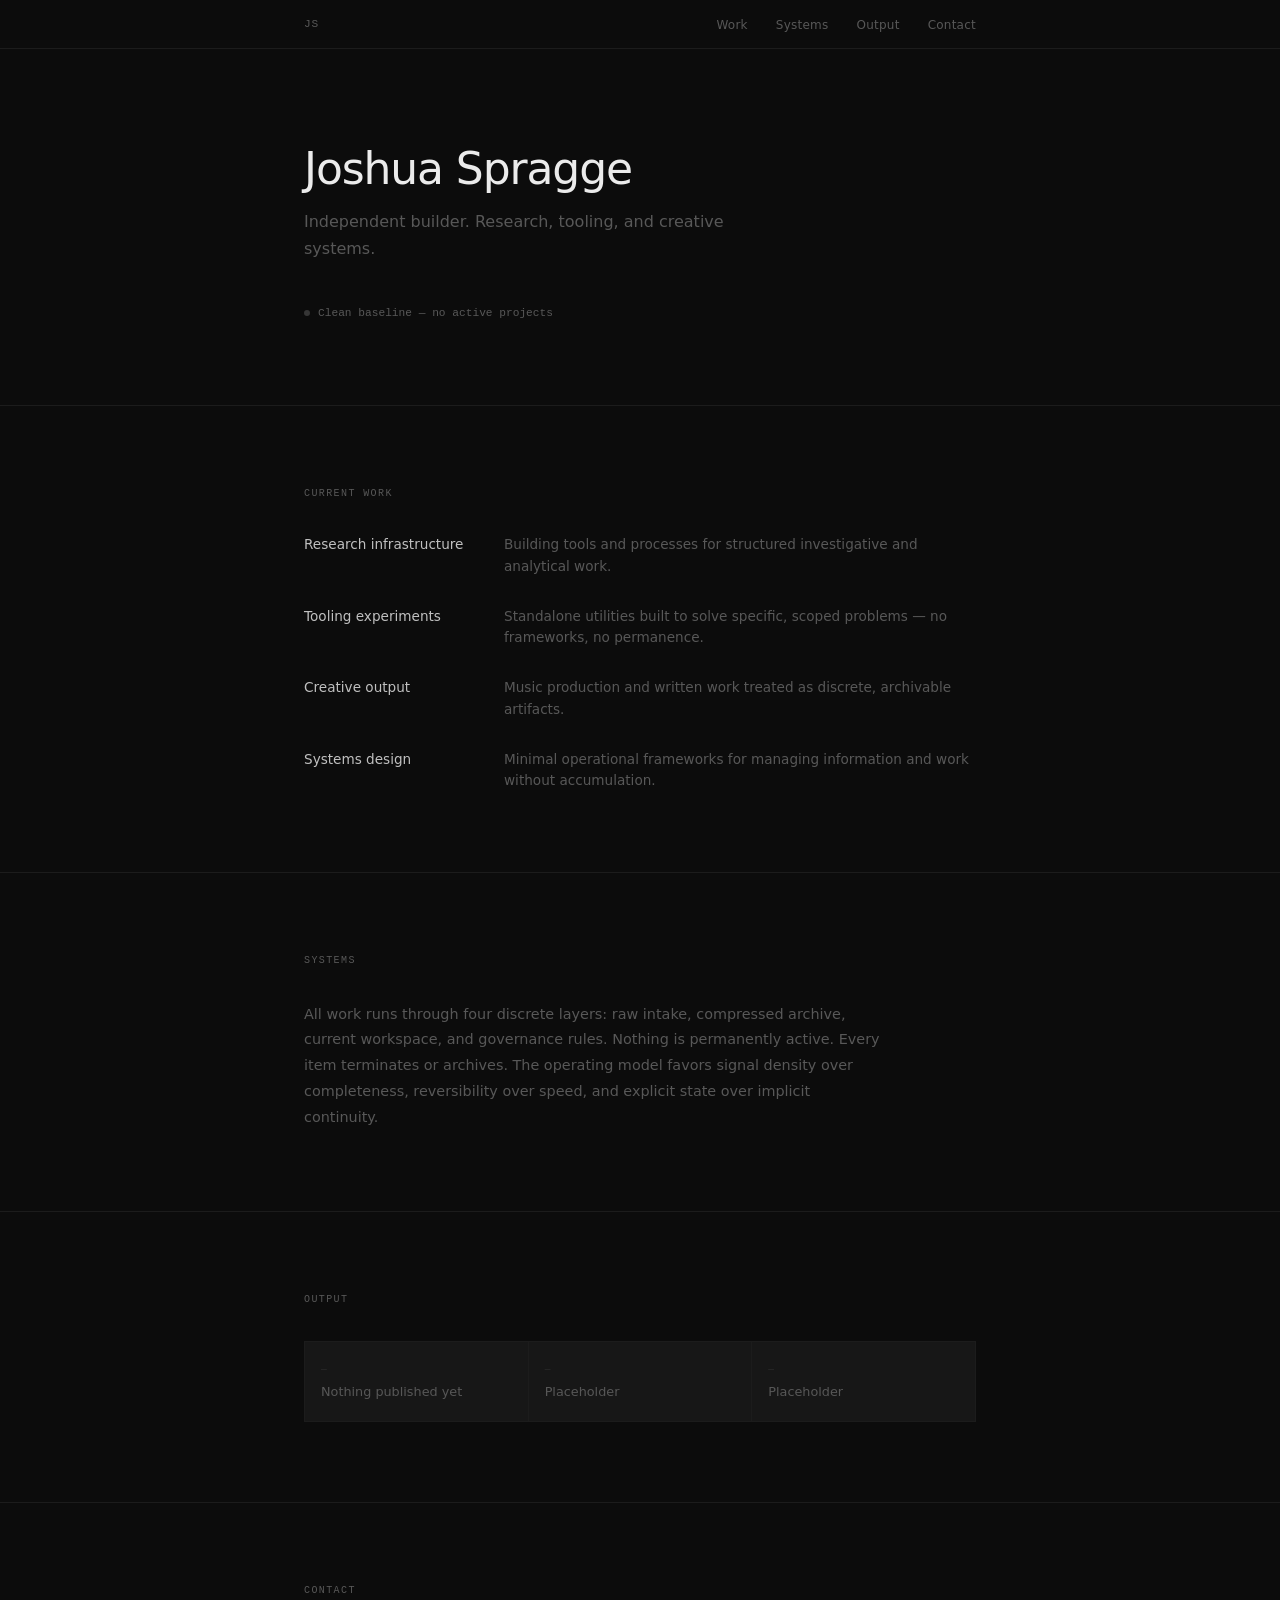
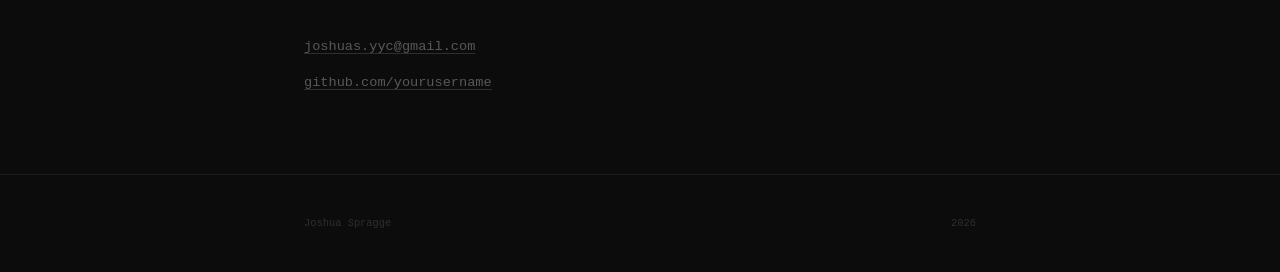
==== index.html @ 0d9b41a8 "initial site" ====
<!DOCTYPE html>
<html lang="en">
<head>
  <meta charset="UTF-8">
  <meta name="viewport" content="width=device-width, initial-scale=1.0">
  <meta name="description" content="Joshua Spragge — research, tooling, and creative systems.">
  <title>Joshua Spragge</title>
  <link rel="stylesheet" href="style.css">
</head>
<body>

  <!-- ── Navigation ─────────────────────────────────────────── -->
  <header class="site-header">
    <nav class="nav" aria-label="Site navigation">
      <span class="nav-mark">JS</span>
      <ul class="nav-links">
        <li><a href="#work">Work</a></li>
        <li><a href="#systems">Systems</a></li>
        <li><a href="#output">Output</a></li>
        <li><a href="#contact">Contact</a></li>
      </ul>
    </nav>
  </header>

  <main>

    <!-- ── Hero ───────────────────────────────────────────────── -->
    <section id="hero" class="hero">
      <div class="container">
        <h1>Joshua Spragge</h1>
        <p class="tagline">Independent builder. Research, tooling, and creative systems.</p>
        <p class="status">
          <span class="status-dot" aria-hidden="true"></span>
          Clean baseline — no active projects
        </p>
      </div>
    </section>

    <!-- ── Current Work ────────────────────────────────────────── -->
    <section id="work" class="section">
      <div class="container">
        <h2 class="section-label">Current Work</h2>
        <ul class="work-list">
          <li>
            <span class="work-title">Research infrastructure</span>
            <span class="work-desc">Building tools and processes for structured investigative and analytical work.</span>
          </li>
          <li>
            <span class="work-title">Tooling experiments</span>
            <span class="work-desc">Standalone utilities built to solve specific, scoped problems — no frameworks, no permanence.</span>
          </li>
          <li>
            <span class="work-title">Creative output</span>
            <span class="work-desc">Music production and written work treated as discrete, archivable artifacts.</span>
          </li>
          <li>
            <span class="work-title">Systems design</span>
            <span class="work-desc">Minimal operational frameworks for managing information and work without accumulation.</span>
          </li>
        </ul>
      </div>
    </section>

    <!-- ── Systems ─────────────────────────────────────────────── -->
    <section id="systems" class="section">
      <div class="container">
        <h2 class="section-label">Systems</h2>
        <p class="body-text">
          All work runs through four discrete layers: raw intake, compressed archive, current workspace, and governance rules. Nothing is permanently active. Every item terminates or archives. The operating model favors signal density over completeness, reversibility over speed, and explicit state over implicit continuity.
        </p>
      </div>
    </section>

    <!-- ── Output ──────────────────────────────────────────────── -->
    <section id="output" class="section">
      <div class="container">
        <h2 class="section-label">Output</h2>
        <div class="output-grid" role="list">

          <!-- Replace each card with real output when available -->
          <article class="output-card output-card--empty" role="listitem">
            <span class="card-type">—</span>
            <span class="card-title">Nothing published yet</span>
          </article>
          <article class="output-card output-card--empty" role="listitem">
            <span class="card-type">—</span>
            <span class="card-title">Placeholder</span>
          </article>
          <article class="output-card output-card--empty" role="listitem">
            <span class="card-type">—</span>
            <span class="card-title">Placeholder</span>
          </article>

        </div>
      </div>
    </section>

    <!-- ── Contact ─────────────────────────────────────────────── -->
    <section id="contact" class="section">
      <div class="container">
        <h2 class="section-label">Contact</h2>
        <ul class="contact-list">
          <li><a href="mailto:joshuas.yyc@gmail.com">joshuas.yyc@gmail.com</a></li>
          <li><a href="https://github.com/yourusername" target="_blank" rel="noopener noreferrer">github.com/yourusername</a></li>
        </ul>
      </div>
    </section>

  </main>

  <!-- ── Footer ──────────────────────────────────────────────── -->
  <footer class="site-footer">
    <div class="container">
      <span>Joshua Spragge</span>
      <span>2026</span>
    </div>
  </footer>

</body>
</html>
---- style.css ----
/* ── Custom Properties ────────────────────────────────────────
   Single source of truth for all visual decisions.
   ──────────────────────────────────────────────────────────── */
:root {
  --bg:           #0c0c0c;
  --surface:      #131313;
  --border:       #1c1c1c;
  --text:         #dedede;
  --text-muted:   #585858;
  --text-dim:     #2e2e2e;
  --text-bright:  #ebebeb;

  --font-sans: system-ui, -apple-system, BlinkMacSystemFont, 'Segoe UI', sans-serif;
  --font-mono: 'SF Mono', ui-monospace, 'Cascadia Code', 'Fira Code', monospace;

  --max-width:    720px;
  --pad-x:        1.5rem;
  --section-y:    5rem;
}

/* ── Reset ────────────────────────────────────────────────────
   Minimal — only what's needed to normalize cross-browser.
   ──────────────────────────────────────────────────────────── */
*, *::before, *::after {
  box-sizing: border-box;
  margin: 0;
  padding: 0;
}

html {
  font-size: 16px;
  scroll-behavior: smooth;
}

body {
  background-color: var(--bg);
  color: var(--text);
  font-family: var(--font-sans);
  line-height: 1.65;
  -webkit-font-smoothing: antialiased;
  -moz-osx-font-smoothing: grayscale;
}

img, video {
  max-width: 100%;
  display: block;
}

/* ── Links ────────────────────────────────────────────────────*/
a {
  color: var(--text);
  text-decoration: underline;
  text-decoration-color: var(--text-dim);
  text-underline-offset: 3px;
  transition: color 0.12s, text-decoration-color 0.12s;
}

a:hover {
  color: var(--text-bright);
  text-decoration-color: var(--text-muted);
}

/* ── Layout container ─────────────────────────────────────────*/
.container {
  max-width: var(--max-width);
  margin-inline: auto;
  padding-inline: var(--pad-x);
}

/* ── Section label (replaces h2 semantically as a marker) ─────
   Monospaced, uppercase, small — acts as a section type tag.
   ──────────────────────────────────────────────────────────── */
.section-label {
  font-family: var(--font-mono);
  font-size: 0.625rem;
  font-weight: 400;
  letter-spacing: 0.14em;
  text-transform: uppercase;
  color: var(--text-muted);
  margin-bottom: 2rem;
}

/* ── Navigation ───────────────────────────────────────────────*/
.site-header {
  position: sticky;
  top: 0;
  z-index: 100;
  background-color: var(--bg);
  border-bottom: 1px solid var(--border);
}

.nav {
  max-width: var(--max-width);
  margin-inline: auto;
  padding-inline: var(--pad-x);
  height: 3rem;
  display: flex;
  align-items: center;
  justify-content: space-between;
}

.nav-mark {
  font-family: var(--font-mono);
  font-size: 0.7rem;
  color: var(--text-muted);
  letter-spacing: 0.08em;
  user-select: none;
}

.nav-links {
  list-style: none;
  display: flex;
  gap: 1.75rem;
}

.nav-links a {
  font-size: 0.75rem;
  color: var(--text-muted);
  text-decoration: none;
  letter-spacing: 0.02em;
}

.nav-links a:hover {
  color: var(--text);
}

/* ── Hero ─────────────────────────────────────────────────────*/
.hero {
  padding-block: 6rem 5rem;
  border-bottom: 1px solid var(--border);
}

.hero h1 {
  font-size: clamp(2rem, 5vw, 2.75rem);
  font-weight: 500;
  letter-spacing: -0.025em;
  line-height: 1.1;
  color: var(--text-bright);
  margin-bottom: 1rem;
}

.tagline {
  font-size: 1rem;
  color: var(--text-muted);
  max-width: 460px;
  margin-bottom: 2.25rem;
}

/* Status badge: dot + label ── indicates operational state */
.status {
  display: inline-flex;
  align-items: center;
  gap: 0.5rem;
  font-family: var(--font-mono);
  font-size: 0.7rem;
  color: var(--text-muted);
}

.status-dot {
  width: 6px;
  height: 6px;
  border-radius: 50%;
  background-color: #363636;
  flex-shrink: 0;
}

/* ── Sections (shared) ────────────────────────────────────────*/
.section {
  padding-block: var(--section-y);
  border-bottom: 1px solid var(--border);
}

/* ── Work list ────────────────────────────────────────────────
   On wider screens: title column left, description right.
   Collapses to stacked on narrow.
   ──────────────────────────────────────────────────────────── */
.work-list {
  list-style: none;
  display: flex;
  flex-direction: column;
  gap: 1.75rem;
}

.work-list li {
  display: flex;
  flex-direction: column;
  gap: 0.2rem;
}

@media (min-width: 520px) {
  .work-list li {
    flex-direction: row;
    gap: 0 2rem;
    align-items: baseline;
  }

  .work-title {
    flex-shrink: 0;
    width: 10.5rem;
  }
}

.work-title {
  font-size: 0.85rem;
  font-weight: 500;
  color: #c0c0c0;
  line-height: 1.5;
}

.work-desc {
  font-size: 0.85rem;
  color: var(--text-muted);
  line-height: 1.6;
}

/* ── Systems body text ────────────────────────────────────────*/
.body-text {
  font-size: 0.9rem;
  color: var(--text-muted);
  max-width: 580px;
  line-height: 1.8;
}

/* ── Output grid ──────────────────────────────────────────────
   1px gap on a colored background creates hairline grid lines.
   ──────────────────────────────────────────────────────────── */
.output-grid {
  display: grid;
  grid-template-columns: repeat(auto-fill, minmax(190px, 1fr));
  gap: 1px;
  background-color: var(--border);
  border: 1px solid var(--border);
}

.output-card {
  background-color: var(--bg);
  padding: 1.25rem 1rem;
  display: flex;
  flex-direction: column;
  gap: 0.35rem;
  text-decoration: none;
}

.output-card--empty {
  opacity: 0.3;
  cursor: default;
}

.card-type {
  font-family: var(--font-mono);
  font-size: 0.6rem;
  letter-spacing: 0.1em;
  color: var(--text-muted);
  text-transform: uppercase;
}

.card-title {
  font-size: 0.8rem;
  color: var(--text);
  line-height: 1.4;
}

/* ── Contact list ─────────────────────────────────────────────*/
.contact-list {
  list-style: none;
  display: flex;
  flex-direction: column;
  gap: 0.6rem;
}

.contact-list a {
  font-family: var(--font-mono);
  font-size: 0.85rem;
  color: var(--text-muted);
}

.contact-list a:hover {
  color: var(--text);
}

/* ── Footer ───────────────────────────────────────────────────*/
.site-footer {
  padding-block: 2.5rem;
}

.site-footer .container {
  display: flex;
  justify-content: space-between;
  align-items: center;
}

.site-footer span {
  font-family: var(--font-mono);
  font-size: 0.65rem;
  color: var(--text-dim);
}

/* ── Accessibility ────────────────────────────────────────────*/
:focus-visible {
  outline: 2px solid var(--text-muted);
  outline-offset: 3px;
  border-radius: 2px;
}

/* Respect user motion preference */
@media (prefers-reduced-motion: reduce) {
  html { scroll-behavior: auto; }
  *, *::before, *::after { transition-duration: 0.01ms !important; }
}

/* ── Mobile adjustments ───────────────────────────────────────*/
@media (max-width: 480px) {
  :root {
    --section-y: 3.5rem;
  }

  .hero {
    padding-block: 4rem 3.5rem;
  }

  .nav-links {
    gap: 1.25rem;
  }
}
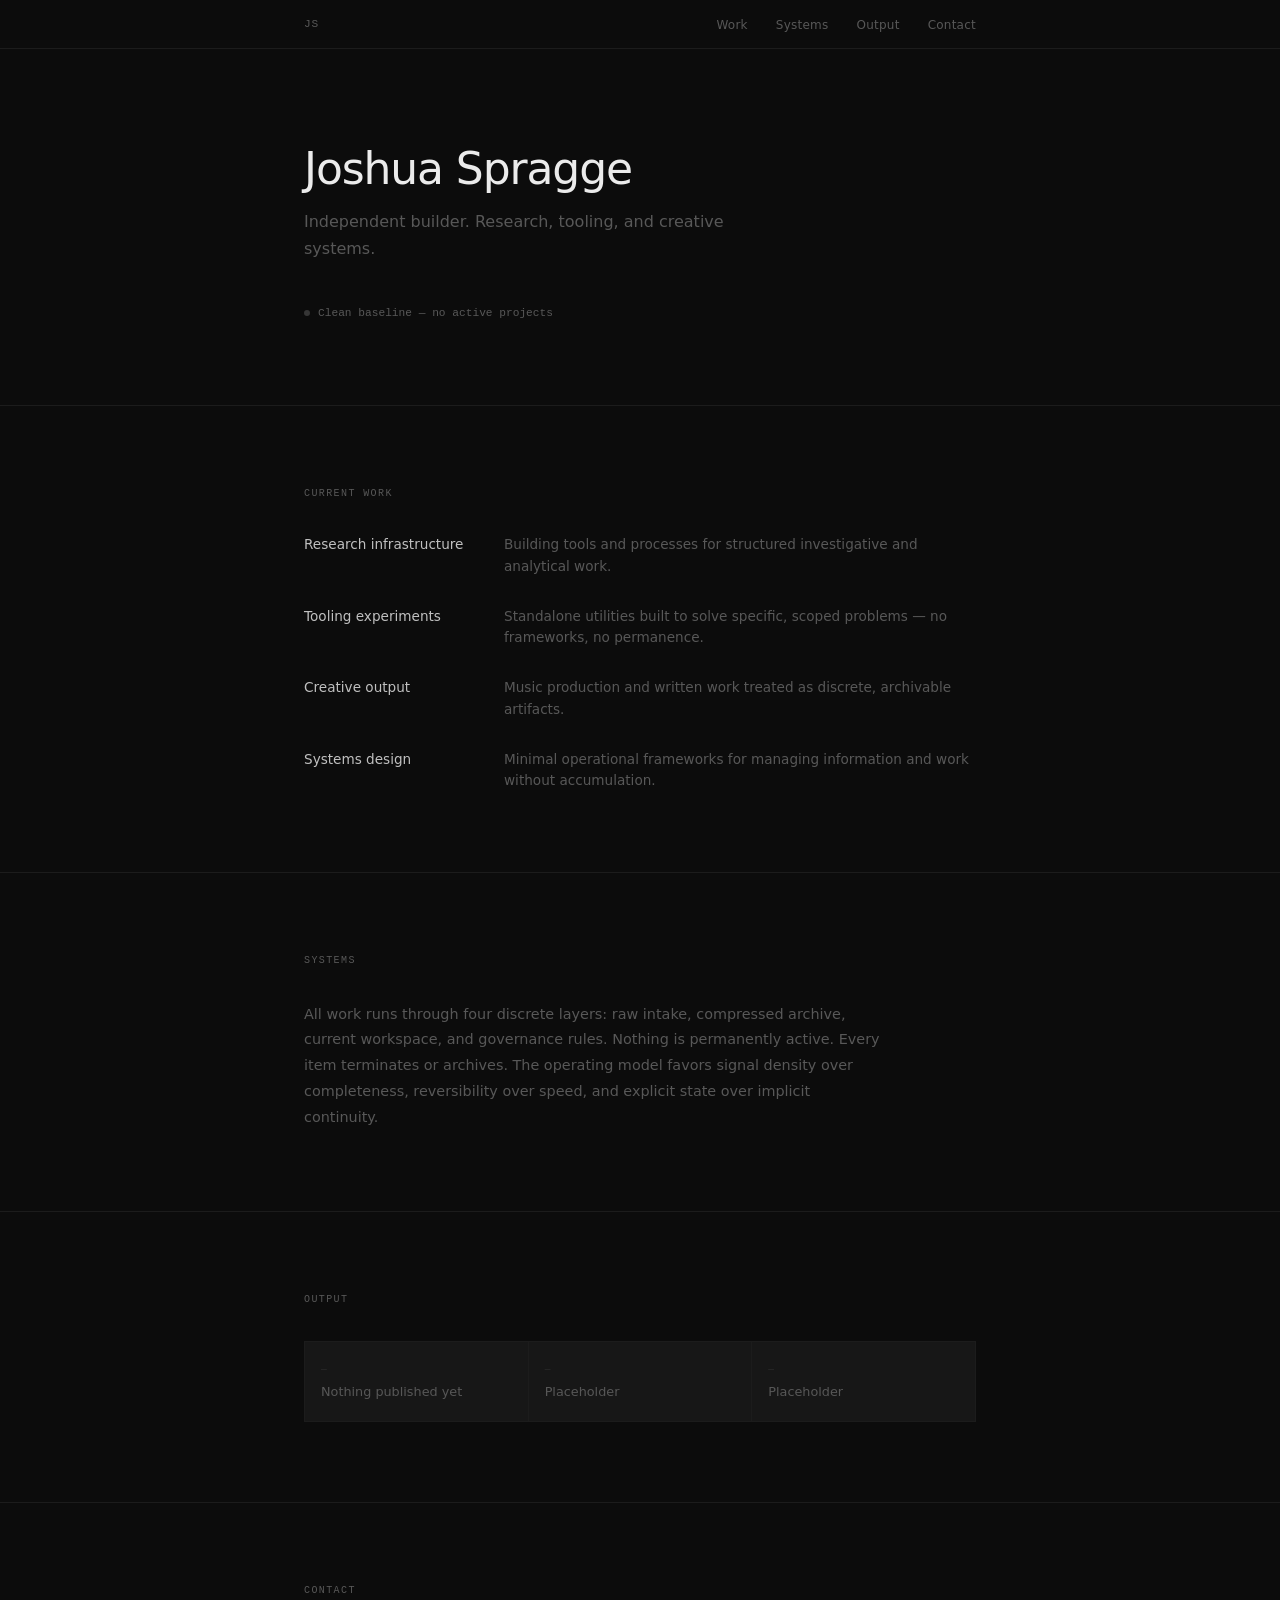
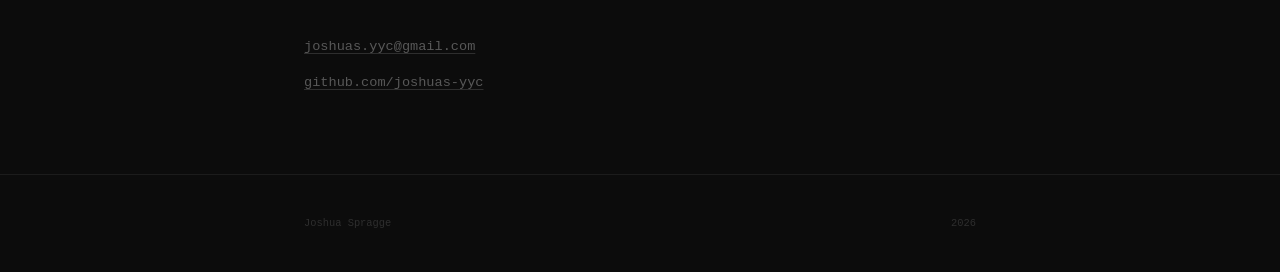
==== commit 35162eca: "fix GitHub link placeholder with real username Co-Authored-By: Claude Sonnet 4.6 <noreply@anthropic." ====
--- a/index.html
+++ b/index.html
@@ -101,7 +101,7 @@
         <h2 class="section-label">Contact</h2>
         <ul class="contact-list">
           <li><a href="mailto:joshuas.yyc@gmail.com">joshuas.yyc@gmail.com</a></li>
-          <li><a href="https://github.com/yourusername" target="_blank" rel="noopener noreferrer">github.com/yourusername</a></li>
+          <li><a href="https://github.com/joshuas-yyc" target="_blank" rel="noopener noreferrer">github.com/joshuas-yyc</a></li>
         </ul>
       </div>
     </section>
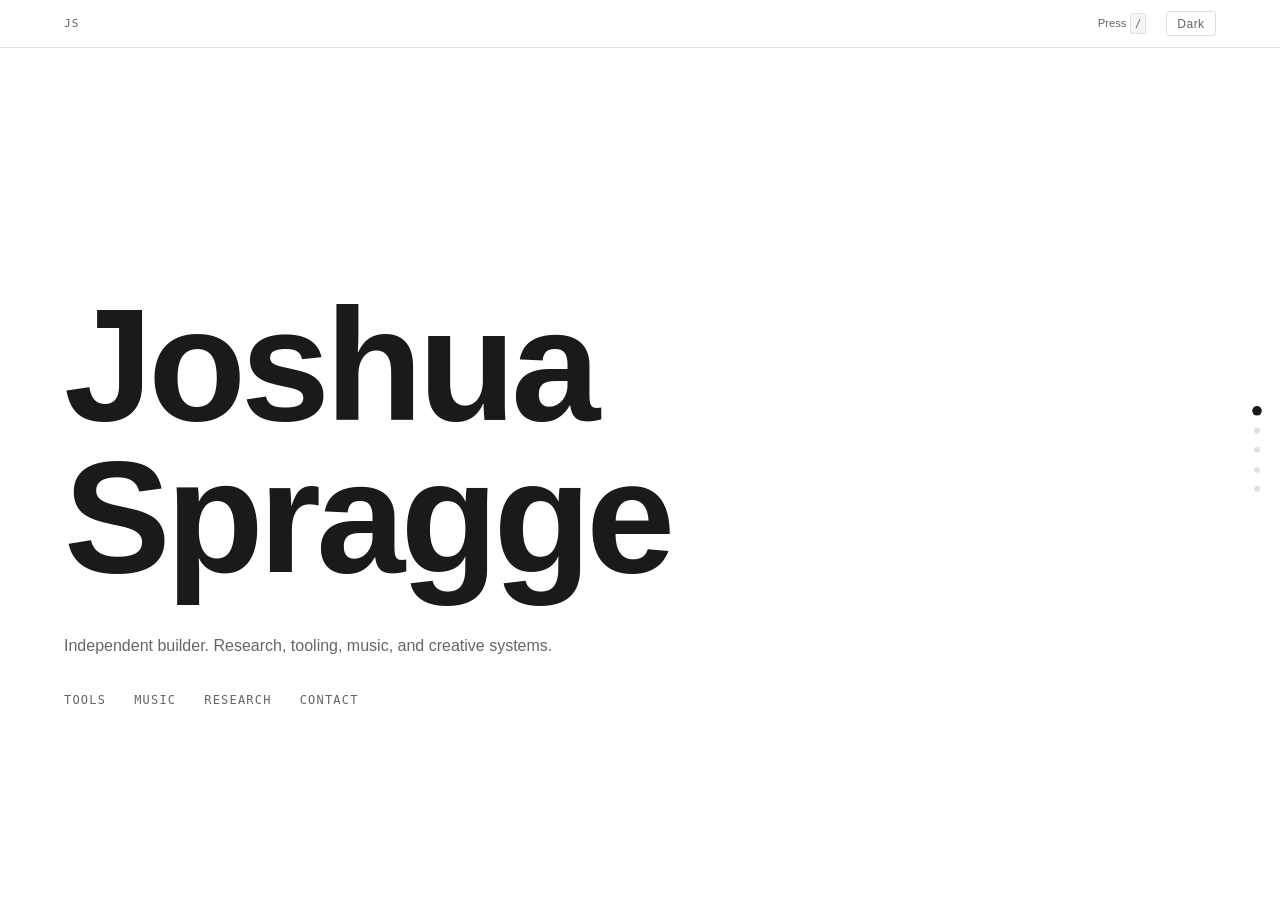
==== commit 6de76f9b: "Rebuild site: scroll-snap architecture with command palette and music dock Complete redesign of inde" ====
--- a/index.html
+++ b/index.html
@@ -1,120 +1,1375 @@
 <!DOCTYPE html>
-<html lang="en">
+<html lang="en" data-theme="light">
 <head>
   <meta charset="UTF-8">
   <meta name="viewport" content="width=device-width, initial-scale=1.0">
-  <meta name="description" content="Joshua Spragge — research, tooling, and creative systems.">
+  <meta name="description" content="Joshua Spragge — Independent builder. Research, tooling, music, and creative systems.">
   <title>Joshua Spragge</title>
-  <link rel="stylesheet" href="style.css">
+  <link rel="alternate" type="application/rss+xml" title="Joshua Spragge — Writing" href="/writing/rss.xml">
+  <style>
+
+    /* === Tokens ============================================================ */
+    :root {
+      --bg:        #ffffff;
+      --surface:   #f5f5f5;
+      --text-1:    #1a1a1a;
+      --text-2:    #666666;
+      --border:    #e0e0e0;
+      --accent:    #000000;
+
+      --font: -apple-system, BlinkMacSystemFont, 'Segoe UI', Roboto, 'Helvetica Neue', sans-serif;
+      --font-mono: ui-monospace, 'SF Mono', 'Cascadia Code', monospace;
+
+      --display: clamp(3.5rem, 13vw, 10rem);
+      --h2:      clamp(1.5rem, 3vw, 2.25rem);
+
+      --side-pad:   clamp(1.5rem, 5vw, 5rem);
+      --section-y:  5rem;
+      --header-h:   3rem;
+      --dock-h:     3.5rem;
+    }
+
+    [data-theme="dark"] {
+      --bg:      #0a0a0a;
+      --surface: #161616;
+      --text-1:  #f5f5f5;
+      --text-2:  #b0b0b0;
+      --border:  #2a2a2a;
+      --accent:  #ffffff;
+    }
+
+
+    /* === Reset ============================================================= */
+    *, *::before, *::after {
+      box-sizing: border-box;
+      margin: 0;
+      padding: 0;
+    }
+
+    html {
+      height: 100%;
+      overflow: hidden;
+    }
+
+    body {
+      height: 100%;
+      font-family: var(--font);
+      background: var(--bg);
+      color: var(--text-1);
+      line-height: 1.6;
+      -webkit-font-smoothing: antialiased;
+      transition: background 0.2s ease, color 0.2s ease;
+      overflow: hidden;
+    }
+
+    a {
+      color: var(--accent);
+      text-underline-offset: 3px;
+      transition: opacity 0.15s;
+    }
+    a:hover { opacity: 0.6; }
+
+    button {
+      cursor: pointer;
+      font-family: inherit;
+    }
+
+    /* Screen-reader only utility */
+    .sr-only {
+      position: absolute;
+      width: 1px;
+      height: 1px;
+      padding: 0;
+      overflow: hidden;
+      clip: rect(0,0,0,0);
+      white-space: nowrap;
+      border: 0;
+    }
+
+
+    /* === Header ============================================================ */
+    #site-header {
+      position: fixed;
+      top: 0;
+      left: 0;
+      right: 0;
+      height: var(--header-h);
+      z-index: 200;
+      background: var(--bg);
+      border-bottom: 1px solid var(--border);
+      transition: background 0.2s, border-color 0.2s;
+    }
+
+    .header-inner {
+      height: 100%;
+      padding-inline: var(--side-pad);
+      display: flex;
+      align-items: center;
+      justify-content: space-between;
+    }
+
+    .header-mark {
+      font-family: var(--font-mono);
+      font-size: 0.7rem;
+      letter-spacing: 0.1em;
+      color: var(--text-2);
+      user-select: none;
+    }
+
+    .header-right {
+      display: flex;
+      align-items: center;
+      gap: 1.25rem;
+    }
+
+    .palette-hint {
+      font-size: 0.7rem;
+      color: var(--text-2);
+      display: flex;
+      align-items: center;
+      gap: 0.25rem;
+    }
+
+    .palette-hint kbd {
+      font-family: var(--font-mono);
+      font-size: 0.65rem;
+      padding: 0.1em 0.35em;
+      border: 1px solid var(--border);
+      border-radius: 3px;
+      background: var(--surface);
+      color: var(--text-2);
+    }
+
+    #theme-toggle {
+      background: none;
+      border: 1px solid var(--border);
+      color: var(--text-2);
+      font-size: 0.75rem;
+      padding: 0.3rem 0.65rem;
+      border-radius: 3px;
+      letter-spacing: 0.04em;
+      transition: background 0.15s, color 0.15s;
+    }
+    #theme-toggle:hover {
+      background: var(--surface);
+      color: var(--text-1);
+    }
+    #theme-toggle:focus-visible {
+      outline: 2px solid var(--accent);
+      outline-offset: 2px;
+    }
+
+
+    /* === Progress nav (right edge) ======================================== */
+    #progress-nav {
+      position: fixed;
+      right: 1.25rem;
+      top: 50%;
+      transform: translateY(-50%);
+      z-index: 150;
+    }
+
+    #progress-nav ul {
+      list-style: none;
+      display: flex;
+      flex-direction: column;
+      gap: 0.85rem;
+    }
+
+    #progress-nav li {
+      display: flex;
+      align-items: center;
+      justify-content: flex-end;
+    }
+
+    .progress-dot {
+      position: relative;
+      width: 6px;
+      height: 6px;
+      border-radius: 50%;
+      border: none;
+      padding: 0;
+      background: var(--border);
+      transition: background 0.2s, transform 0.2s;
+    }
+
+    .progress-dot.active {
+      background: var(--text-1);
+      transform: scale(1.6);
+    }
+
+    .progress-dot:focus-visible {
+      outline: 2px solid var(--accent);
+      outline-offset: 3px;
+    }
+
+    /* Hover tooltip label */
+    .dot-label {
+      position: absolute;
+      right: calc(100% + 0.6rem);
+      top: 50%;
+      transform: translateY(-50%);
+      font-size: 0.6rem;
+      font-family: var(--font-mono);
+      letter-spacing: 0.08em;
+      text-transform: uppercase;
+      color: var(--text-2);
+      white-space: nowrap;
+      opacity: 0;
+      pointer-events: none;
+      transition: opacity 0.15s;
+    }
+
+    #progress-nav li:hover .dot-label,
+    .progress-dot:focus-visible + .dot-label {
+      opacity: 1;
+    }
+
+
+    /* === Scroll root ======================================================= */
+    #scroll-root {
+      position: fixed;
+      top: var(--header-h);
+      left: 0;
+      right: 0;
+      bottom: 0;
+      overflow-y: scroll;
+      scroll-snap-type: y mandatory;
+      scroll-behavior: smooth;
+      scroll-padding-top: 0;
+    }
+
+    /* Dock visible: shrink bottom so content isn't clipped */
+    body.dock-active #scroll-root {
+      bottom: var(--dock-h);
+    }
+
+
+    /* === Sections ========================================================== */
+    section {
+      min-height: 100%;
+      scroll-snap-align: start;
+      display: flex;
+      flex-direction: column;
+    }
+
+    /* Landmark: fills most of the visible area, heading sits near the bottom */
+    .section-landmark {
+      flex: 0 0 auto;
+      min-height: 65vh;
+      display: flex;
+      flex-direction: column;
+      justify-content: flex-end;
+      padding: 2rem var(--side-pad) 2.5rem;
+    }
+
+    .display-heading {
+      font-size: var(--display);
+      font-weight: 700;
+      letter-spacing: -0.03em;
+      line-height: 0.95;
+      color: var(--text-1);
+    }
+
+    .section-content {
+      flex: 1 1 auto;
+      padding: 0 var(--side-pad) var(--section-y);
+    }
+
+    .container {
+      max-width: 960px;
+    }
+
+
+    /* === Home ============================================================== */
+    #home .section-landmark { border-bottom: none; }
+
+    .home-tagline {
+      font-size: 1rem;
+      color: var(--text-2);
+      max-width: 55ch;
+      margin-bottom: 2rem;
+      line-height: 1.65;
+    }
+
+    .home-anchors {
+      display: flex;
+      flex-wrap: wrap;
+      gap: 0.35rem 1.75rem;
+    }
+
+    .home-anchors a {
+      font-size: 0.75rem;
+      font-family: var(--font-mono);
+      letter-spacing: 0.1em;
+      text-transform: uppercase;
+      color: var(--text-2);
+      text-decoration: none;
+      transition: color 0.15s;
+    }
+    .home-anchors a:hover {
+      color: var(--text-1);
+      opacity: 1;
+    }
+
+
+    /* === Tools ============================================================= */
+    .tools-grid {
+      display: grid;
+      grid-template-columns: repeat(auto-fill, minmax(280px, 1fr));
+      gap: 1px;
+      background: var(--border);
+      border: 1px solid var(--border);
+    }
+
+    .tool-card {
+      background: var(--bg);
+      padding: 1.5rem;
+      display: flex;
+      flex-direction: column;
+      gap: 0.5rem;
+      transition: background 0.15s;
+    }
+    .tool-card:hover { background: var(--surface); }
+
+    .tool-status {
+      font-family: var(--font-mono);
+      font-size: 0.6rem;
+      letter-spacing: 0.12em;
+      text-transform: uppercase;
+      color: var(--text-2);
+    }
+
+    .tool-card h3 {
+      font-size: 1rem;
+      font-weight: 600;
+      letter-spacing: -0.01em;
+      color: var(--text-1);
+    }
+
+    .tool-card p {
+      font-size: 0.875rem;
+      color: var(--text-2);
+      line-height: 1.6;
+      flex: 1;
+    }
+
+    .tool-link {
+      font-size: 0.8rem;
+      color: var(--text-2);
+      text-decoration: none;
+      margin-top: 0.5rem;
+      transition: color 0.15s;
+    }
+    .tool-link:hover {
+      color: var(--text-1);
+      opacity: 1;
+    }
+
+
+    /* === Music ============================================================= */
+    .music-grid {
+      display: grid;
+      grid-template-columns: repeat(auto-fill, minmax(300px, 1fr));
+      gap: 1.5rem;
+    }
+
+    .music-track {
+      border: 1px solid var(--border);
+      padding: 1.5rem;
+      display: flex;
+      flex-direction: column;
+      gap: 0.75rem;
+      background: var(--surface);
+    }
+
+    .track-title {
+      font-size: 1rem;
+      font-weight: 600;
+      letter-spacing: -0.01em;
+    }
+
+    .track-meta {
+      font-size: 0.8rem;
+      color: var(--text-2);
+      font-family: var(--font-mono);
+      letter-spacing: 0.04em;
+    }
+
+    .track-audio {
+      width: 100%;
+      height: 2rem;
+      accent-color: var(--accent);
+    }
+
+    .download-link {
+      display: inline-flex;
+      align-items: center;
+      gap: 0.35rem;
+      font-size: 0.8rem;
+      color: var(--text-2);
+      text-decoration: none;
+      border: 1px solid var(--border);
+      padding: 0.4rem 0.85rem;
+      align-self: flex-start;
+      transition: background 0.15s, color 0.15s;
+    }
+    .download-link:hover {
+      background: var(--bg);
+      color: var(--text-1);
+      opacity: 1;
+    }
+
+
+    /* === Research ========================================================== */
+    .filter-pills {
+      display: flex;
+      flex-wrap: wrap;
+      gap: 0.5rem;
+      margin-bottom: 2rem;
+    }
+
+    .filter-pill {
+      background: none;
+      border: 1px solid var(--border);
+      color: var(--text-2);
+      font-size: 0.75rem;
+      font-family: var(--font-mono);
+      letter-spacing: 0.06em;
+      text-transform: uppercase;
+      padding: 0.35rem 0.85rem;
+      border-radius: 2rem;
+      transition: all 0.15s;
+    }
+    .filter-pill:hover {
+      background: var(--surface);
+      color: var(--text-1);
+    }
+    .filter-pill.active {
+      background: var(--text-1);
+      border-color: var(--text-1);
+      color: var(--bg);
+    }
+    .filter-pill:focus-visible {
+      outline: 2px solid var(--accent);
+      outline-offset: 2px;
+    }
+
+    .research-list {
+      display: flex;
+      flex-direction: column;
+    }
+
+    .research-post {
+      padding-block: 1.75rem;
+      border-bottom: 1px solid var(--border);
+    }
+    .research-post:first-child { border-top: 1px solid var(--border); }
+
+    .post-date {
+      display: block;
+      font-family: var(--font-mono);
+      font-size: 0.65rem;
+      color: var(--text-2);
+      letter-spacing: 0.06em;
+      text-transform: uppercase;
+      margin-bottom: 0.5rem;
+    }
+
+    .post-title {
+      font-size: 1.125rem;
+      font-weight: 600;
+      letter-spacing: -0.015em;
+      margin-bottom: 0.6rem;
+      line-height: 1.35;
+    }
+
+    .post-excerpt {
+      font-size: 0.9rem;
+      color: var(--text-2);
+      line-height: 1.7;
+      max-width: 65ch;
+      margin-bottom: 0.75rem;
+    }
+
+    .post-tags {
+      display: flex;
+      flex-wrap: wrap;
+      gap: 0.4rem;
+    }
+
+    .post-tag {
+      font-family: var(--font-mono);
+      font-size: 0.6rem;
+      letter-spacing: 0.08em;
+      text-transform: uppercase;
+      color: var(--text-2);
+      border: 1px solid var(--border);
+      padding: 0.2rem 0.55rem;
+      border-radius: 2px;
+    }
+
+
+    /* === Contact =========================================================== */
+    .contact-list {
+      display: flex;
+      flex-direction: column;
+      gap: 1.75rem;
+    }
+
+    .contact-item {
+      display: flex;
+      flex-direction: column;
+      gap: 0.3rem;
+    }
+
+    .contact-label {
+      font-family: var(--font-mono);
+      font-size: 0.6rem;
+      letter-spacing: 0.12em;
+      text-transform: uppercase;
+      color: var(--text-2);
+    }
+
+    .contact-item a {
+      font-size: 0.95rem;
+      color: var(--text-1);
+      text-decoration: none;
+      transition: color 0.15s;
+    }
+    .contact-item a:hover {
+      color: var(--text-2);
+      opacity: 1;
+    }
+
+    .contact-note {
+      font-size: 0.875rem;
+      color: var(--text-2);
+    }
+
+
+    /* === Command palette =================================================== */
+    #palette-overlay {
+      position: fixed;
+      inset: 0;
+      background: rgba(0, 0, 0, 0.55);
+      z-index: 500;
+      display: flex;
+      align-items: flex-start;
+      justify-content: center;
+      padding-top: 15vh;
+    }
+    #palette-overlay[hidden] { display: none; }
+
+    #palette {
+      width: min(560px, calc(100vw - 2rem));
+      background: var(--bg);
+      border: 1px solid var(--border);
+      border-radius: 6px;
+      overflow: hidden;
+      box-shadow: 0 20px 60px rgba(0, 0, 0, 0.35);
+    }
+
+    #palette-input {
+      display: block;
+      width: 100%;
+      padding: 1rem 1.25rem;
+      font-size: 1rem;
+      font-family: var(--font);
+      border: none;
+      border-bottom: 1px solid var(--border);
+      background: transparent;
+      color: var(--text-1);
+      outline: none;
+    }
+    #palette-input::placeholder { color: var(--text-2); }
+
+    #palette-results {
+      list-style: none;
+      max-height: 320px;
+      overflow-y: auto;
+    }
+
+    #palette-results li {
+      display: flex;
+      align-items: center;
+      gap: 0.85rem;
+      padding: 0.75rem 1.25rem;
+      cursor: pointer;
+      transition: background 0.1s;
+    }
+    #palette-results li:hover,
+    #palette-results li[aria-selected="true"] {
+      background: var(--surface);
+    }
+
+    .result-type {
+      font-family: var(--font-mono);
+      font-size: 0.6rem;
+      letter-spacing: 0.1em;
+      text-transform: uppercase;
+      color: var(--text-2);
+      flex-shrink: 0;
+      width: 4.5rem;
+    }
+
+    .result-title {
+      font-size: 0.875rem;
+      color: var(--text-1);
+    }
+
+    .result-meta {
+      font-size: 0.75rem;
+      color: var(--text-2);
+      margin-left: auto;
+    }
+
+    #palette-empty {
+      padding: 1.25rem;
+      font-size: 0.875rem;
+      color: var(--text-2);
+      text-align: center;
+    }
+
+    #palette-footer {
+      display: flex;
+      gap: 1.25rem;
+      padding: 0.6rem 1.25rem;
+      border-top: 1px solid var(--border);
+      background: var(--surface);
+    }
+
+    #palette-footer span {
+      font-size: 0.65rem;
+      color: var(--text-2);
+      font-family: var(--font-mono);
+      display: flex;
+      align-items: center;
+      gap: 0.3rem;
+    }
+
+    #palette-footer kbd {
+      font-family: var(--font-mono);
+      font-size: 0.6rem;
+      padding: 0.1em 0.3em;
+      border: 1px solid var(--border);
+      border-radius: 2px;
+      background: var(--bg);
+      color: var(--text-2);
+    }
+
+
+    /* === Music dock ======================================================== */
+    #music-dock {
+      position: fixed;
+      bottom: 0;
+      left: 0;
+      right: 0;
+      height: var(--dock-h);
+      background: var(--surface);
+      border-top: 1px solid var(--border);
+      z-index: 300;
+      display: flex;
+      align-items: center;
+      gap: 1rem;
+      padding-inline: var(--side-pad);
+      transition: background 0.2s, border-color 0.2s;
+    }
+    #music-dock[hidden] { display: none; }
+
+    #dock-title {
+      font-size: 0.8rem;
+      color: var(--text-1);
+      min-width: 0;
+      overflow: hidden;
+      text-overflow: ellipsis;
+      white-space: nowrap;
+      flex: 0 0 auto;
+      max-width: 160px;
+    }
+
+    #dock-playpause {
+      background: none;
+      border: 1px solid var(--border);
+      color: var(--text-1);
+      width: 2rem;
+      height: 2rem;
+      border-radius: 50%;
+      display: flex;
+      align-items: center;
+      justify-content: center;
+      font-size: 0.65rem;
+      flex-shrink: 0;
+      transition: background 0.15s;
+    }
+    #dock-playpause:hover {
+      background: var(--bg);
+    }
+    #dock-playpause:focus-visible {
+      outline: 2px solid var(--accent);
+      outline-offset: 2px;
+    }
+
+    #dock-time {
+      font-family: var(--font-mono);
+      font-size: 0.65rem;
+      color: var(--text-2);
+      flex-shrink: 0;
+      white-space: nowrap;
+    }
+
+    #dock-scrubber {
+      flex: 1 1 auto;
+      min-width: 60px;
+      height: 3px;
+      accent-color: var(--accent);
+      cursor: pointer;
+    }
+
+    #dock-close {
+      background: none;
+      border: none;
+      color: var(--text-2);
+      font-size: 1.1rem;
+      line-height: 1;
+      padding: 0 0.25rem;
+      flex-shrink: 0;
+      transition: color 0.15s;
+    }
+    #dock-close:hover { color: var(--text-1); }
+    #dock-close:focus-visible {
+      outline: 2px solid var(--accent);
+      outline-offset: 2px;
+    }
+
+
+    /* === Focus rings ======================================================= */
+    :focus-visible {
+      outline: 2px solid var(--accent);
+      outline-offset: 2px;
+      border-radius: 2px;
+    }
+
+
+    /* === Reduced motion ==================================================== */
+    @media (prefers-reduced-motion: reduce) {
+      #scroll-root {
+        scroll-snap-type: none;
+        scroll-behavior: auto;
+      }
+      *, *::before, *::after {
+        transition-duration: 0.01ms !important;
+        animation-duration: 0.01ms !important;
+      }
+    }
+
+
+    /* === Mobile ============================================================ */
+    @media (max-width: 640px) {
+      :root {
+        --side-pad: 1.5rem;
+        --section-y: 3rem;
+      }
+
+      .palette-hint { display: none; }
+
+      #progress-nav { display: none; }
+
+      .section-landmark { min-height: 55vh; }
+
+      .tools-grid { grid-template-columns: 1fr; }
+
+      .music-grid { grid-template-columns: 1fr; }
+
+      #dock-time { display: none; }
+
+      #dock-title { max-width: 100px; }
+    }
+
+  </style>
 </head>
 <body>
 
-  <!-- ── Navigation ─────────────────────────────────────────── -->
-  <header class="site-header">
-    <nav class="nav" aria-label="Site navigation">
-      <span class="nav-mark">JS</span>
-      <ul class="nav-links">
-        <li><a href="#work">Work</a></li>
-        <li><a href="#systems">Systems</a></li>
-        <li><a href="#output">Output</a></li>
-        <li><a href="#contact">Contact</a></li>
-      </ul>
-    </nav>
+  <!-- ── Header ──────────────────────────────────────────────────────────── -->
+  <header id="site-header">
+    <div class="header-inner">
+      <span class="header-mark" aria-hidden="true">JS</span>
+      <div class="header-right">
+        <span class="palette-hint" aria-hidden="true">Press <kbd>/</kbd></span>
+        <button id="theme-toggle" aria-label="Toggle colour theme">Dark</button>
+      </div>
+    </div>
   </header>
 
-  <main>
-
-    <!-- ── Hero ───────────────────────────────────────────────── -->
-    <section id="hero" class="hero">
-      <div class="container">
-        <h1>Joshua Spragge</h1>
-        <p class="tagline">Independent builder. Research, tooling, and creative systems.</p>
-        <p class="status">
-          <span class="status-dot" aria-hidden="true"></span>
-          Clean baseline — no active projects
-        </p>
+  <!-- ── Progress nav ────────────────────────────────────────────────────── -->
+  <nav id="progress-nav" aria-label="Section navigation">
+    <ul>
+      <li>
+        <button class="progress-dot active" data-target="home" aria-label="Go to Home">
+          <span class="dot-label" aria-hidden="true">Home</span>
+        </button>
+      </li>
+      <li>
+        <button class="progress-dot" data-target="tools" aria-label="Go to Tools">
+          <span class="dot-label" aria-hidden="true">Tools</span>
+        </button>
+      </li>
+      <li>
+        <button class="progress-dot" data-target="music" aria-label="Go to Music">
+          <span class="dot-label" aria-hidden="true">Music</span>
+        </button>
+      </li>
+      <li>
+        <button class="progress-dot" data-target="research" aria-label="Go to Research">
+          <span class="dot-label" aria-hidden="true">Research</span>
+        </button>
+      </li>
+      <li>
+        <button class="progress-dot" data-target="contact" aria-label="Go to Contact">
+          <span class="dot-label" aria-hidden="true">Contact</span>
+        </button>
+      </li>
+    </ul>
+  </nav>
+
+  <!-- ── Scroll root ─────────────────────────────────────────────────────── -->
+  <main id="scroll-root">
+
+    <!-- Home -->
+    <section id="home">
+      <div class="section-landmark">
+        <h1 class="display-heading">Joshua<br>Spragge</h1>
+      </div>
+      <div class="section-content">
+        <p class="home-tagline">Independent builder. Research, tooling, music, and creative systems.</p>
+        <nav class="home-anchors" aria-label="Jump to section">
+          <a href="#tools">Tools</a>
+          <a href="#music">Music</a>
+          <a href="#research">Research</a>
+          <a href="#contact">Contact</a>
+        </nav>
       </div>
     </section>
 
-    <!-- ── Current Work ────────────────────────────────────────── -->
-    <section id="work" class="section">
-      <div class="container">
-        <h2 class="section-label">Current Work</h2>
-        <ul class="work-list">
-          <li>
-            <span class="work-title">Research infrastructure</span>
-            <span class="work-desc">Building tools and processes for structured investigative and analytical work.</span>
-          </li>
-          <li>
-            <span class="work-title">Tooling experiments</span>
-            <span class="work-desc">Standalone utilities built to solve specific, scoped problems — no frameworks, no permanence.</span>
-          </li>
-          <li>
-            <span class="work-title">Creative output</span>
-            <span class="work-desc">Music production and written work treated as discrete, archivable artifacts.</span>
-          </li>
-          <li>
-            <span class="work-title">Systems design</span>
-            <span class="work-desc">Minimal operational frameworks for managing information and work without accumulation.</span>
-          </li>
-        </ul>
+    <!-- Tools -->
+    <section id="tools">
+      <div class="section-landmark">
+        <h2 class="display-heading">Tools</h2>
       </div>
-    </section>
-
-    <!-- ── Systems ─────────────────────────────────────────────── -->
-    <section id="systems" class="section">
-      <div class="container">
-        <h2 class="section-label">Systems</h2>
-        <p class="body-text">
-          All work runs through four discrete layers: raw intake, compressed archive, current workspace, and governance rules. Nothing is permanently active. Every item terminates or archives. The operating model favors signal density over completeness, reversibility over speed, and explicit state over implicit continuity.
-        </p>
-      </div>
-    </section>
-
-    <!-- ── Output ──────────────────────────────────────────────── -->
-    <section id="output" class="section">
-      <div class="container">
-        <h2 class="section-label">Output</h2>
-        <div class="output-grid" role="list">
-
-          <!-- Replace each card with real output when available -->
-          <article class="output-card output-card--empty" role="listitem">
-            <span class="card-type">—</span>
-            <span class="card-title">Nothing published yet</span>
-          </article>
-          <article class="output-card output-card--empty" role="listitem">
-            <span class="card-type">—</span>
-            <span class="card-title">Placeholder</span>
-          </article>
-          <article class="output-card output-card--empty" role="listitem">
-            <span class="card-type">—</span>
-            <span class="card-title">Placeholder</span>
-          </article>
-
+      <div class="section-content">
+        <div class="container">
+          <div class="tools-grid">
+
+            <article class="tool-card">
+              <div class="tool-status">In Development</div>
+              <h3>Project Name</h3>
+              <p>Brief description of what this tool does and the problem it solves. Keep it focused and specific.</p>
+              <a class="tool-link" href="https://github.com/joshuas-yyc" target="_blank" rel="noopener noreferrer">View on GitHub →</a>
+            </article>
+
+            <article class="tool-card">
+              <div class="tool-status">In Development</div>
+              <h3>Project Name</h3>
+              <p>Brief description of what this tool does and the problem it solves. Keep it focused and specific.</p>
+              <a class="tool-link" href="https://github.com/joshuas-yyc" target="_blank" rel="noopener noreferrer">View on GitHub →</a>
+            </article>
+
+            <article class="tool-card">
+              <div class="tool-status">In Development</div>
+              <h3>Project Name</h3>
+              <p>Brief description of what this tool does and the problem it solves. Keep it focused and specific.</p>
+              <a class="tool-link" href="https://github.com/joshuas-yyc" target="_blank" rel="noopener noreferrer">View on GitHub →</a>
+            </article>
+
+          </div>
         </div>
       </div>
     </section>
 
-    <!-- ── Contact ─────────────────────────────────────────────── -->
-    <section id="contact" class="section">
-      <div class="container">
-        <h2 class="section-label">Contact</h2>
-        <ul class="contact-list">
-          <li><a href="mailto:joshuas.yyc@gmail.com">joshuas.yyc@gmail.com</a></li>
-          <li><a href="https://github.com/joshuas-yyc" target="_blank" rel="noopener noreferrer">github.com/joshuas-yyc</a></li>
-        </ul>
+    <!-- Music -->
+    <section id="music">
+      <div class="section-landmark">
+        <h2 class="display-heading">Music</h2>
+      </div>
+      <div class="section-content">
+        <div class="container">
+          <div class="music-grid">
+
+            <article class="music-track">
+              <div>
+                <div class="track-title">Track Title</div>
+                <div class="track-meta">Album Name · 2026</div>
+              </div>
+              <audio class="track-audio" controls preload="none">
+                <source src="/path/to/audio.mp3" type="audio/mpeg">
+                Your browser does not support audio playback.
+              </audio>
+              <a class="download-link" href="/path/to/audio.mp3" download>↓ Download</a>
+            </article>
+
+            <article class="music-track">
+              <div>
+                <div class="track-title">Track Title</div>
+                <div class="track-meta">Album Name · 2026</div>
+              </div>
+              <audio class="track-audio" controls preload="none">
+                <source src="/path/to/audio.mp3" type="audio/mpeg">
+                Your browser does not support audio playback.
+              </audio>
+              <a class="download-link" href="/path/to/audio.mp3" download>↓ Download</a>
+            </article>
+
+          </div>
+        </div>
       </div>
     </section>
 
-  </main>
-
-  <!-- ── Footer ──────────────────────────────────────────────── -->
-  <footer class="site-footer">
-    <div class="container">
-      <span>Joshua Spragge</span>
-      <span>2026</span>
+    <!-- Research -->
+    <section id="research">
+      <div class="section-landmark">
+        <h2 class="display-heading">Research</h2>
+      </div>
+      <div class="section-content">
+        <div class="container">
+
+          <div class="filter-pills" role="group" aria-label="Filter essays by tag">
+            <button class="filter-pill active" data-tag="all" aria-pressed="true">All</button>
+            <button class="filter-pill" data-tag="systems" aria-pressed="false">Systems</button>
+            <button class="filter-pill" data-tag="design" aria-pressed="false">Design</button>
+            <button class="filter-pill" data-tag="music" aria-pressed="false">Music</button>
+            <button class="filter-pill" data-tag="research" aria-pressed="false">Research</button>
+          </div>
+
+          <div class="research-list" role="list">
+
+            <article class="research-post" data-tags="systems,design" role="listitem">
+              <time class="post-date" datetime="2026-05-15">May 15, 2026</time>
+              <h3 class="post-title">Working Title: Essay on Systems Design</h3>
+              <p class="post-excerpt">Opening paragraph or excerpt. A brief summary or hook to draw the reader into the full piece.</p>
+              <div class="post-tags" aria-label="Tags">
+                <span class="post-tag">systems</span>
+                <span class="post-tag">design</span>
+              </div>
+            </article>
+
+            <article class="research-post" data-tags="research" role="listitem">
+              <time class="post-date" datetime="2026-04-28">April 28, 2026</time>
+              <h3 class="post-title">Working Title: Research Findings</h3>
+              <p class="post-excerpt">Opening paragraph or excerpt. A brief summary or hook to draw the reader into the full piece.</p>
+              <div class="post-tags" aria-label="Tags">
+                <span class="post-tag">research</span>
+              </div>
+            </article>
+
+            <article class="research-post" data-tags="music,design" role="listitem">
+              <time class="post-date" datetime="2026-04-10">April 10, 2026</time>
+              <h3 class="post-title">Working Title: Music and Design Intersections</h3>
+              <p class="post-excerpt">Opening paragraph or excerpt. A brief summary or hook to draw the reader into the full piece.</p>
+              <div class="post-tags" aria-label="Tags">
+                <span class="post-tag">music</span>
+                <span class="post-tag">design</span>
+              </div>
+            </article>
+
+          </div>
+        </div>
+      </div>
+    </section>
+
+    <!-- Contact -->
+    <section id="contact">
+      <div class="section-landmark">
+        <h2 class="display-heading">Contact</h2>
+      </div>
+      <div class="section-content">
+        <div class="container">
+          <ul class="contact-list" role="list">
+            <li class="contact-item">
+              <span class="contact-label">Email</span>
+              <a href="mailto:joshuas.yyc@gmail.com">joshuas.yyc@gmail.com</a>
+            </li>
+            <li class="contact-item">
+              <span class="contact-label">Code</span>
+              <a href="https://github.com/joshuas-yyc" target="_blank" rel="noopener noreferrer">github.com/joshuas-yyc</a>
+            </li>
+            <li class="contact-item">
+              <span class="contact-label">Other</span>
+              <span class="contact-note">Other platform links go here.</span>
+            </li>
+          </ul>
+        </div>
+      </div>
+    </section>
+
+  </main><!-- #scroll-root -->
+
+  <!-- ── Command palette ─────────────────────────────────────────────────── -->
+  <div id="palette-overlay" role="dialog" aria-modal="true" aria-label="Command palette" hidden>
+    <div id="palette" role="document">
+      <label for="palette-input" class="sr-only">Search sections, tools, tracks, and essays</label>
+      <input
+        id="palette-input"
+        type="text"
+        autocomplete="off"
+        autocorrect="off"
+        spellcheck="false"
+        placeholder="Search sections, tools, tracks, essays…"
+      >
+      <ul id="palette-results" role="listbox" aria-label="Search results"></ul>
+      <p id="palette-empty" hidden>No results</p>
+      <div id="palette-footer" aria-hidden="true">
+        <span><kbd>↑</kbd><kbd>↓</kbd> navigate</span>
+        <span><kbd>↵</kbd> jump</span>
+        <span><kbd>esc</kbd> close</span>
+      </div>
     </div>
-  </footer>
+  </div>
+
+  <!-- ── Music dock ──────────────────────────────────────────────────────── -->
+  <div id="music-dock" role="region" aria-label="Now playing" hidden>
+    <span id="dock-title" aria-live="polite"></span>
+    <button id="dock-playpause" aria-label="Play">▶</button>
+    <span id="dock-time" aria-live="off" aria-atomic="true">0:00 / 0:00</span>
+    <input id="dock-scrubber" type="range" min="0" max="100" value="0" step="0.5" aria-label="Playback position">
+    <button id="dock-close" aria-label="Stop and close player">×</button>
+  </div>
+
+
+  <script>
+
+    /* === Theme Toggle ====================================================== */
+    (function () {
+      var html    = document.documentElement;
+      var btn     = document.getElementById('theme-toggle');
+      var saved   = localStorage.getItem('theme');
+      var sysDark = window.matchMedia('(prefers-color-scheme: dark)').matches;
+      var theme   = saved || (sysDark ? 'dark' : 'light');
+
+      function applyTheme(t) {
+        html.dataset.theme = t;
+        btn.textContent    = t === 'dark' ? 'Light' : 'Dark';
+        btn.setAttribute('aria-label', 'Switch to ' + (t === 'dark' ? 'light' : 'dark') + ' theme');
+        localStorage.setItem('theme', t);
+      }
+
+      applyTheme(theme);
+      btn.addEventListener('click', function () {
+        applyTheme(html.dataset.theme === 'dark' ? 'light' : 'dark');
+      });
+    })();
+
+
+    /* === Scroll Progress ================================================== */
+    (function () {
+      var root    = document.getElementById('scroll-root');
+      var dots    = Array.from(document.querySelectorAll('.progress-dot'));
+      var sectionIds = dots.map(function (d) { return d.dataset.target; });
+
+      function setActive(id) {
+        dots.forEach(function (d) {
+          d.classList.toggle('active', d.dataset.target === id);
+        });
+      }
+
+      /* IntersectionObserver: section top crosses a narrow band near viewport top */
+      var observer = new IntersectionObserver(function (entries) {
+        entries.forEach(function (entry) {
+          if (entry.isIntersecting) {
+            setActive(entry.target.id);
+          }
+        });
+      }, {
+        root:       root,
+        rootMargin: '-5% 0px -90% 0px',
+        threshold:  0
+      });
+
+      sectionIds.forEach(function (id) {
+        var el = document.getElementById(id);
+        if (el) observer.observe(el);
+      });
+
+      /* Click dot → scroll to section */
+      dots.forEach(function (dot) {
+        dot.addEventListener('click', function () {
+          var el = document.getElementById(dot.dataset.target);
+          if (el) el.scrollIntoView({ behavior: 'smooth', block: 'start' });
+        });
+      });
+
+      /* Home anchor links inside scroll-root use native scrolling; smooth via CSS */
+    })();
+
+
+    /* === Command Palette ================================================== */
+    (function () {
+      /* Search index — update titles when you fill in real content */
+      var index = [
+        { type: 'section', title: 'Home',     target: 'home'     },
+        { type: 'section', title: 'Tools',    target: 'tools'    },
+        { type: 'section', title: 'Music',    target: 'music'    },
+        { type: 'section', title: 'Research', target: 'research' },
+        { type: 'section', title: 'Contact',  target: 'contact'  },
+        { type: 'tool',    title: 'Project Name',                                    target: 'tools',    meta: 'In Development' },
+        { type: 'tool',    title: 'Project Name',                                    target: 'tools',    meta: 'In Development' },
+        { type: 'tool',    title: 'Project Name',                                    target: 'tools',    meta: 'In Development' },
+        { type: 'track',   title: 'Track Title',                                     target: 'music',    meta: '2026'           },
+        { type: 'track',   title: 'Track Title',                                     target: 'music',    meta: '2026'           },
+        { type: 'essay',   title: 'Essay on Systems Design',                         target: 'research', meta: 'systems · design'  },
+        { type: 'essay',   title: 'Research Findings',                               target: 'research', meta: 'research'          },
+        { type: 'essay',   title: 'Music and Design Intersections',                  target: 'research', meta: 'music · design'    },
+      ];
+
+      var overlay    = document.getElementById('palette-overlay');
+      var input      = document.getElementById('palette-input');
+      var resultsList = document.getElementById('palette-results');
+      var emptyMsg   = document.getElementById('palette-empty');
+      var activeIdx  = -1;
+      var filtered   = [];
+
+      function open() {
+        overlay.hidden = false;
+        input.value = '';
+        render('');
+        input.focus();
+      }
+
+      function close() {
+        overlay.hidden = true;
+        activeIdx = -1;
+      }
+
+      function scrollTo(targetId) {
+        var el = document.getElementById(targetId);
+        if (el) el.scrollIntoView({ behavior: 'smooth', block: 'start' });
+      }
+
+      function render(query) {
+        var q = query.trim().toLowerCase();
+        filtered = q
+          ? index.filter(function (item) {
+              return item.title.toLowerCase().includes(q)
+                  || item.type.toLowerCase().includes(q)
+                  || (item.meta && item.meta.toLowerCase().includes(q));
+            })
+          : index.slice();
+
+        resultsList.innerHTML = '';
+        emptyMsg.hidden = filtered.length > 0;
+
+        filtered.forEach(function (item, i) {
+          var li = document.createElement('li');
+          li.setAttribute('role', 'option');
+          li.setAttribute('aria-selected', 'false');
+          li.dataset.index = i;
+          li.innerHTML =
+            '<span class="result-type">' + item.type + '</span>' +
+            '<span class="result-title">' + item.title + '</span>' +
+            (item.meta ? '<span class="result-meta">' + item.meta + '</span>' : '');
+          li.addEventListener('click', function () {
+            scrollTo(item.target);
+            close();
+          });
+          resultsList.appendChild(li);
+        });
+
+        setActive(filtered.length > 0 ? 0 : -1);
+      }
+
+      function setActive(i) {
+        activeIdx = i;
+        var items = resultsList.querySelectorAll('li');
+        items.forEach(function (li, idx) {
+          li.setAttribute('aria-selected', idx === i ? 'true' : 'false');
+        });
+        if (i >= 0 && items[i]) {
+          items[i].scrollIntoView({ block: 'nearest' });
+        }
+      }
+
+      /* Keyboard: open with / or Cmd/Ctrl+K */
+      document.addEventListener('keydown', function (e) {
+        var active = document.activeElement;
+        var inField = active.tagName === 'INPUT' || active.tagName === 'TEXTAREA';
+
+        if (overlay.hidden) {
+          if (e.key === '/' && !inField) {
+            e.preventDefault();
+            open();
+          }
+          if (e.key === 'k' && (e.metaKey || e.ctrlKey)) {
+            e.preventDefault();
+            open();
+          }
+        } else {
+          if (e.key === 'Escape') {
+            close();
+          } else if (e.key === 'ArrowDown') {
+            e.preventDefault();
+            setActive(Math.min(activeIdx + 1, filtered.length - 1));
+          } else if (e.key === 'ArrowUp') {
+            e.preventDefault();
+            setActive(Math.max(activeIdx - 1, 0));
+          } else if (e.key === 'Enter') {
+            if (activeIdx >= 0 && filtered[activeIdx]) {
+              scrollTo(filtered[activeIdx].target);
+              close();
+            }
+          }
+        }
+      });
+
+      input.addEventListener('input', function () { render(input.value); });
+
+      /* Click backdrop to close */
+      overlay.addEventListener('click', function (e) {
+        if (e.target === overlay) close();
+      });
+    })();
+
+
+    /* === Music Dock ======================================================= */
+    (function () {
+      var dock         = document.getElementById('music-dock');
+      var dockTitle    = document.getElementById('dock-title');
+      var dockBtn      = document.getElementById('dock-playpause');
+      var dockScrubber = document.getElementById('dock-scrubber');
+      var dockTime     = document.getElementById('dock-time');
+      var dockClose    = document.getElementById('dock-close');
+      var audios       = Array.from(document.querySelectorAll('audio.track-audio'));
+      var current      = null;
+      var scrubbing    = false;
+
+      function formatTime(s) {
+        if (!isFinite(s)) return '0:00';
+        var m = Math.floor(s / 60);
+        var sec = Math.floor(s % 60);
+        return m + ':' + (sec < 10 ? '0' : '') + sec;
+      }
+
+      function showDock(audio, title) {
+        current = audio;
+        dockTitle.textContent = title;
+        dock.hidden = false;
+        document.body.classList.add('dock-active');
+        dockBtn.textContent = '⏸';
+        dockBtn.setAttribute('aria-label', 'Pause');
+      }
+
+      function hideDock() {
+        dock.hidden = true;
+        document.body.classList.remove('dock-active');
+        current = null;
+      }
+
+      function syncScrubber() {
+        if (!current || !current.duration || scrubbing) return;
+        dockScrubber.value = (current.currentTime / current.duration) * 100;
+        dockTime.textContent = formatTime(current.currentTime) + ' / ' + formatTime(current.duration);
+      }
+
+      audios.forEach(function (audio) {
+        var trackCard  = audio.closest('.music-track');
+        var trackName  = trackCard ? trackCard.querySelector('.track-title').textContent : 'Track';
+
+        audio.addEventListener('play', function () {
+          /* Stop all others */
+          audios.forEach(function (a) {
+            if (a !== audio) { a.pause(); a.currentTime = 0; }
+          });
+          showDock(audio, trackName);
+        });
+
+        audio.addEventListener('pause', function () {
+          if (audio === current) {
+            dockBtn.textContent = '▶';
+            dockBtn.setAttribute('aria-label', 'Play');
+          }
+        });
+
+        audio.addEventListener('ended', function () {
+          if (audio === current) {
+            dockBtn.textContent = '▶';
+            dockBtn.setAttribute('aria-label', 'Play');
+          }
+        });
+
+        audio.addEventListener('timeupdate', function () {
+          if (audio === current) syncScrubber();
+        });
+
+        audio.addEventListener('loadedmetadata', function () {
+          if (audio === current) syncScrubber();
+        });
+      });
+
+      dockBtn.addEventListener('click', function () {
+        if (!current) return;
+        if (current.paused) {
+          current.play();
+        } else {
+          current.pause();
+        }
+      });
+
+      dockScrubber.addEventListener('mousedown',  function () { scrubbing = true;  });
+      dockScrubber.addEventListener('touchstart', function () { scrubbing = true;  }, { passive: true });
+      dockScrubber.addEventListener('input', function () {
+        if (current && current.duration) {
+          current.currentTime = (dockScrubber.value / 100) * current.duration;
+          dockTime.textContent = formatTime(current.currentTime) + ' / ' + formatTime(current.duration);
+        }
+      });
+      dockScrubber.addEventListener('mouseup',  function () { scrubbing = false; });
+      dockScrubber.addEventListener('touchend', function () { scrubbing = false; });
+
+      dockClose.addEventListener('click', function () {
+        if (current) { current.pause(); current.currentTime = 0; }
+        hideDock();
+      });
+    })();
+
+
+    /* === Tag Filter ======================================================= */
+    (function () {
+      var pills = Array.from(document.querySelectorAll('.filter-pill'));
+      var posts = Array.from(document.querySelectorAll('.research-post'));
+
+      pills.forEach(function (pill) {
+        pill.addEventListener('click', function () {
+          pills.forEach(function (p) {
+            p.classList.remove('active');
+            p.setAttribute('aria-pressed', 'false');
+          });
+          pill.classList.add('active');
+          pill.setAttribute('aria-pressed', 'true');
+
+          var tag = pill.dataset.tag;
+          posts.forEach(function (post) {
+            var tags = post.dataset.tags.split(',');
+            post.hidden = !(tag === 'all' || tags.includes(tag));
+          });
+        });
+      });
+    })();
+
+
+    /* === Anchor navigation (Home links → scroll container) ================ */
+    (function () {
+      var root = document.getElementById('scroll-root');
+      document.querySelectorAll('.home-anchors a').forEach(function (a) {
+        a.addEventListener('click', function (e) {
+          var id = a.getAttribute('href').slice(1);
+          var target = document.getElementById(id);
+          if (target && root) {
+            e.preventDefault();
+            target.scrollIntoView({ behavior: 'smooth', block: 'start' });
+          }
+        });
+      });
+    })();
+
+  </script>
 
 </body>
 </html>
